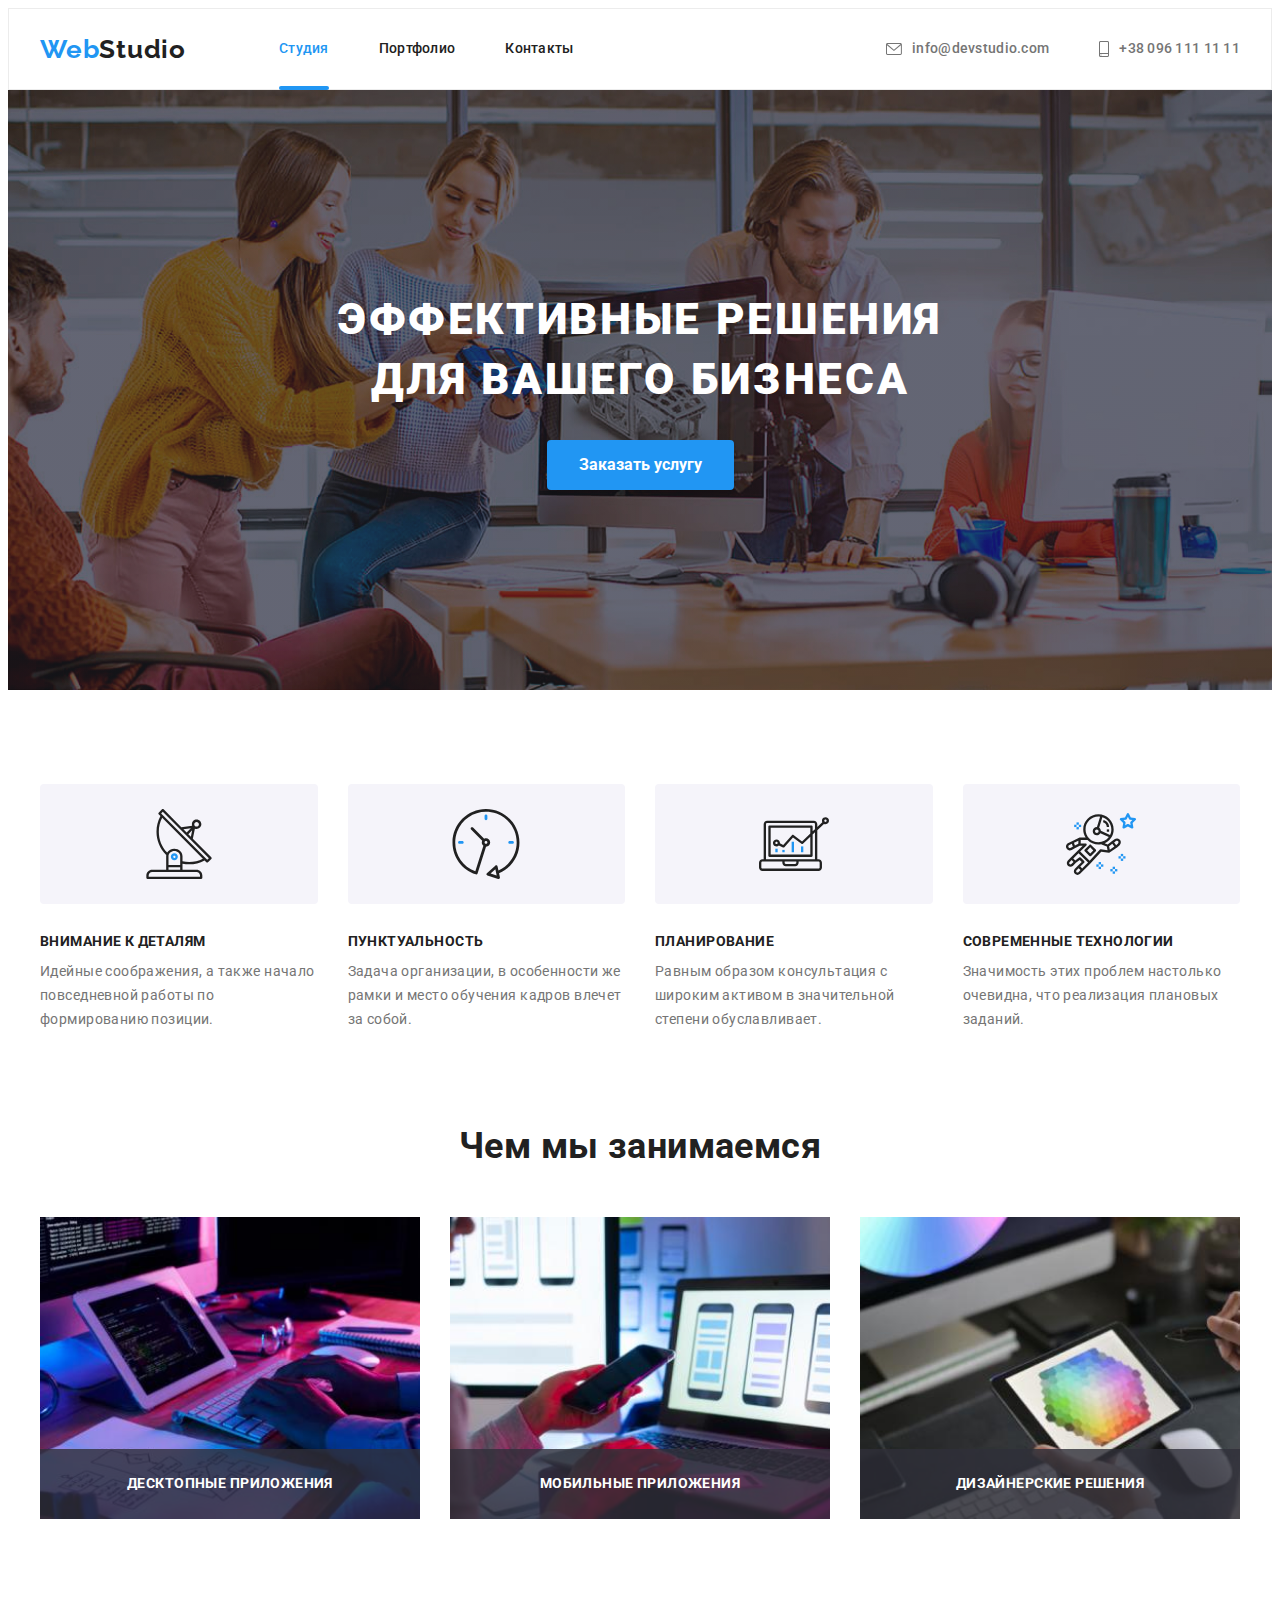
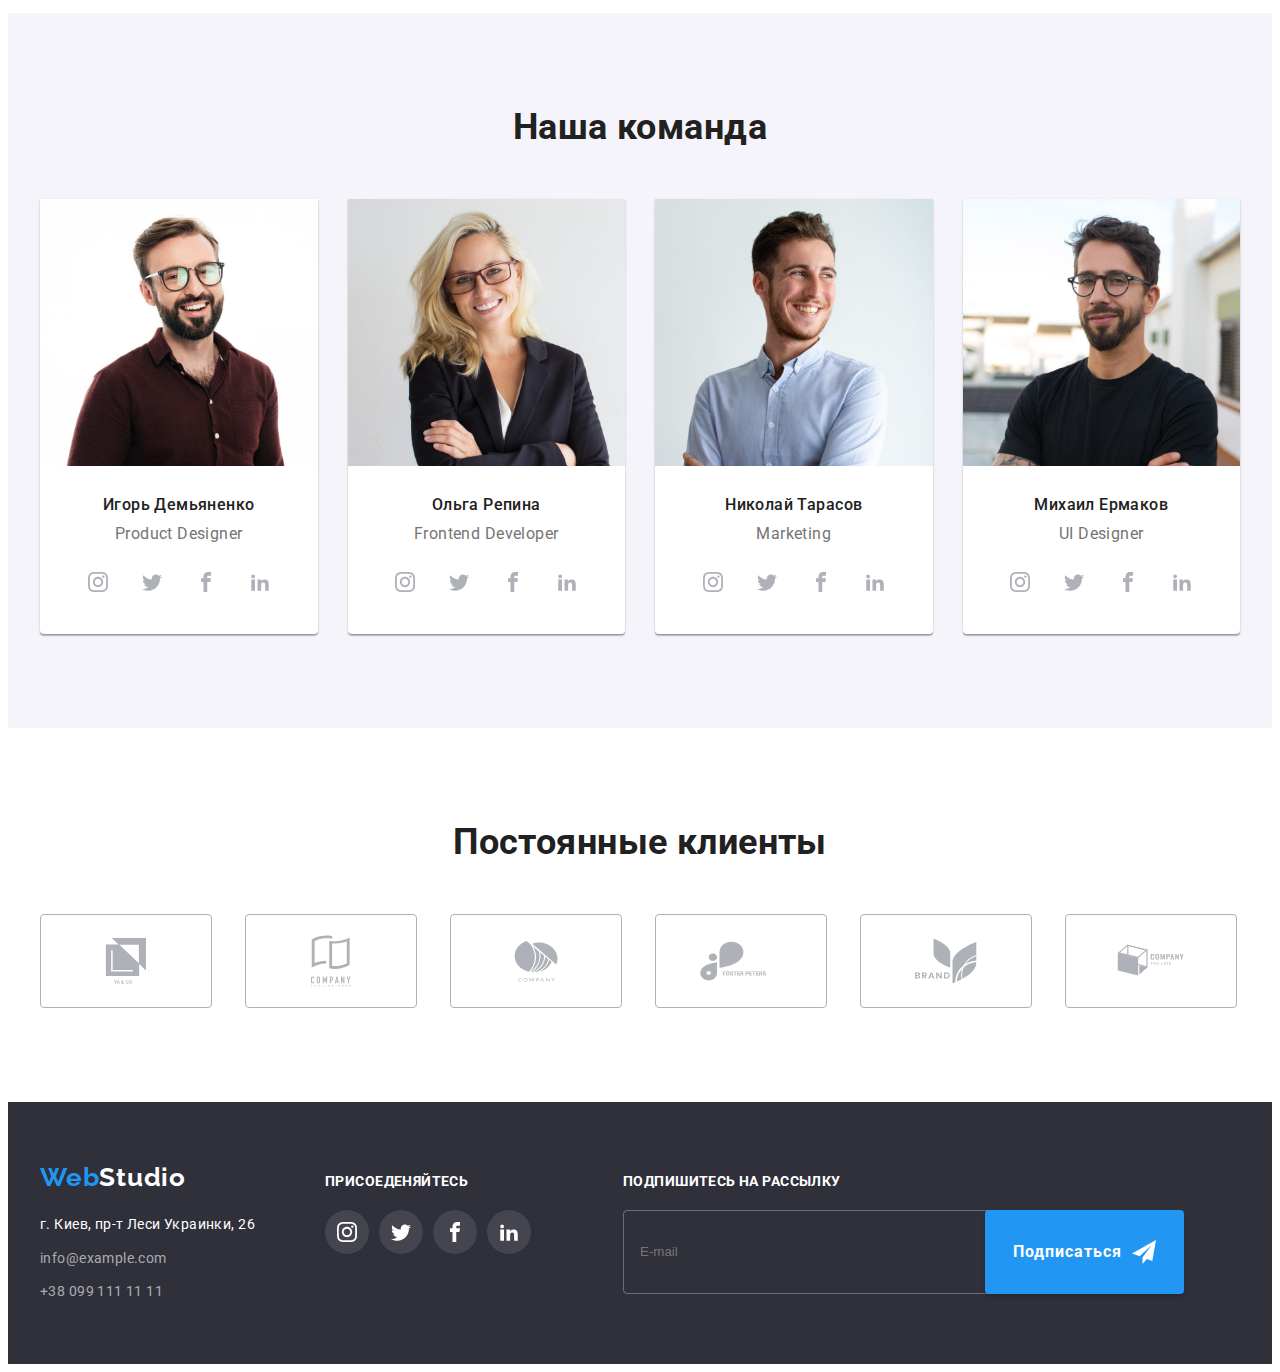
==== index.html @ 8fb7ec58 "home6form" ====
<!DOCTYPE html>
<html lang="ru">
  <head>
    <meta charset="UTF-8" />
    <meta http-equiv="X-UA-Compatible" content="IE=edge" />
    <meta name="viewport" content="width=h, initial-scale=1.0" />
    <title>WebStudio</title>
    <link rel="preconnect" href="https://fonts.googleapis.com" />
    <link rel="preconnect" href="https://fonts.gstatic.com" crossorigin />
    <link
      href="https://fonts.googleapis.com/css2?family=Raleway:wght@700&family=Roboto:wght@400;500;700;900&display=swap"
      rel="stylesheet"
    />
    <link
      rel="stylesheet"
      href="https://cdnjs.cloudflare.com/ajax/libs/modern-normalize/1.1.0/modern-normalize.min.css"
      integrity="sha512-wpPYUAdjBVSE4KJnH1VR1HeZfpl1ub8YT/NKx4PuQ5NmX2tKuGu6U/JRp5y+Y8XG2tV+wKQpNHVUX03MfMFn9Q=="
      crossorigin="anonymous"
      referrerpolicy="no-referrer"
    />
    <link rel="stylesheet" href="./css/styles.css" />
  </head>
  <body>
    <header class="header">
      <div class="header-container container">
        <nav class="navigation">
          <a class="logo link" href="">Web<span class="logo-header">Studio</span></a>
          <ul class="list nav-link">
            <li class="item"><a class="header-link link active" href="./index.html">Студия</a></li>
            <li class="item"><a class="header-link link" href="./portfolio.html">Портфолио</a></li>
            <li class="item"><a class="header-link link" href="">Контакты</a></li>
          </ul>
        </nav>
        <ul class="header-contact list">
          <li class="item">
            <a class="header-link link" href="mailto:info@devstudio.com">
              <svg class="header-icon" width="16" height="12">
                <use href="./images/sprite.svg#icon-mail"></use>
              </svg>
              info@devstudio.com
            </a>
          </li>
          <li class="item">
            <a class="header-link link" href="tel:+380961111111">
              <svg class="header-icon" width="10" height="16">
                <use href="./images/sprite.svg#icon-smartphone"></use>
              </svg>
              +38 096 111 11 11
            </a>
          </li>
        </ul>
      </div>
    </header>
    <main>
      <section class="hero">
        <div class="container">
          <h1 class="hero-title">Эффективные решения для вашего бизнеса</h1>
          <button class="hero-button" type="button" data-modal-open>Заказать услугу</button>
        </div>
      </section>
      <section class="features section">
        <div class="container">
          <h2 class="visually-hidden">Особенности</h2>
          <ul class="card-set list">
            <li class="datails-list card-set-list">
              <div class="datails-pic">
                <svg width="70" height="70">
                  <use href="./images/sprite.svg#icon-antenna"></use>
                </svg>
              </div>
              <h3 class="datails-list-tittle">Внимание к деталям</h3>
              <p>
                Идейные соображения, а также начало повседневной работы по формированию позиции.
              </p>
            </li>
            <li class="datails-list card-set-list">
              <div class="datails-pic">
                <svg width="70" height="70">
                  <use href="./images/sprite.svg#icon-clock"></use>
                </svg>
              </div>
              <h3 class="datails-list-tittle">Пунктуальность</h3>
              <p>
                Задача организации, в особенности же рамки и место обучения кадров влечет за собой.
              </p>
            </li>
            <li class="datails-list card-set-list">
              <div class="datails-pic">
                <svg width="70" height="70">
                  <use href="./images/sprite.svg#icon-diagram"></use>
                </svg>
              </div>
              <h3 class="datails-list-tittle">Планирование</h3>
              <p>
                Равным образом консультация с широким активом в значительной степени обуславливает.
              </p>
            </li>
            <li class="datails-list card-set-list">
              <div class="datails-pic">
                <svg width="70" height="70">
                  <use href="./images/sprite.svg#icon-astronaut"></use>
                </svg>
              </div>
              <h3 class="datails-list-tittle">Современные технологии</h3>
              <p>Значимость этих проблем настолько очевидна, что реализация плановых заданий.</p>
            </li>
          </ul>
        </div>
      </section>
      <section class="work section">
        <div class="container">
          <h2 class="section-title">Чем мы занимаемся</h2>
          <ul class="card-set list">
            <li class="card-set-list work-list">
              <img src="images/img1.jpg" alt="набор кода" width="370" height="294" />
              <p class="work-description">Десктопные приложения</p>
            </li>
            <li class="card-set-list work-list">
              <img src="images/img2.jpg" alt="набор кода" width="370" height="294" />
              <p class="work-description">Мобильные приложения</p>
            </li>
            <li class="card-set-list work-list">
              <img src="images/img3.jpg" alt="набор кода" width="370" height="294" />
              <p class="work-description">Дизайнерские решения</p>
            </li>
          </ul>
        </div>
      </section>
      <section class="section team">
        <div class="container">
          <h2 class="section-title">Наша команда</h2>
          <ul class="card-set list">
            <li class="card-set-list team-list">
              <img src="images/img4.jpg" alt="Игорь Демьяненко" width="270" height="260" />
              <div class="team-wrapper">
                <h3 class="team-title">Игорь Демьяненко</h3>
                <p class="team-text">Product Designer</p>
                <ul class="social-list list">
                  <li class="social-list-items">
                    <a class="social-link" href="" target="_blank" rel="noreferrer noopener">
                      <svg class="social-icon" width="20" height="20">
                        <use href="./images/sprite.svg#icon-instagram"></use>
                      </svg>
                    </a>
                  </li>
                  <li class="social-list-items">
                    <a class="social-link" href="" target="_blank" rel="noreferrer noopener">
                      <svg class="social-icon" width="20" height="20">
                        <use href="./images/sprite.svg#icon-twitter"></use>
                      </svg>
                    </a>
                  </li>
                  <li class="social-list-items">
                    <a class="social-link" href="" target="_blank" rel="noreferrer noopener">
                      <svg class="social-icon" width="20" height="20">
                        <use href="./images/sprite.svg#icon-facebook"></use>
                      </svg>
                    </a>
                  </li>
                  <li class="social-list-items">
                    <a class="social-link" href="" target="_blank" rel="noreferrer noopener">
                      <svg class="social-icon" width="20" height="20">
                        <use href="./images/sprite.svg#icon-linkedin"></use>
                      </svg>
                    </a>
                  </li>
                </ul>
              </div>
            </li>
            <li class="card-set-list team-list">
              <img src="images/img5.jpg" alt="Ольга Репина" width="270" height="260" />
              <div class="team-wrapper">
                <h3 class="team-title">Ольга Репина</h3>
                <p class="team-text">Frontend Developer</p>
                <ul class="social-list list">
                  <li class="social-list-items">
                    <a class="social-link" href="" target="_blank" rel="noreferrer noopener">
                      <svg class="social-icon" width="20" height="20">
                        <use href="./images/sprite.svg#icon-instagram"></use>
                      </svg>
                    </a>
                  </li>
                  <li class="social-list-items">
                    <a class="social-link" href="" target="_blank" rel="noreferrer noopener">
                      <svg class="social-icon" width="20" height="20">
                        <use href="./images/sprite.svg#icon-twitter"></use>
                      </svg>
                    </a>
                  </li>
                  <li class="social-list-items">
                    <a class="social-link" href="" target="_blank" rel="noreferrer noopener">
                      <svg class="social-icon" width="20" height="20">
                        <use href="./images/sprite.svg#icon-facebook"></use>
                      </svg>
                    </a>
                  </li>
                  <li class="social-list-items">
                    <a class="social-link" href="" target="_blank" rel="noreferrer noopener">
                      <svg class="social-icon" width="20" height="20">
                        <use href="./images/sprite.svg#icon-linkedin"></use>
                      </svg>
                    </a>
                  </li>
                </ul>
              </div>
            </li>
            <li class="card-set-list team-list">
              <img src="images/img6.jpg" alt="Николай Тарасов" width="270" height="260" />
              <div class="team-wrapper">
                <h3 class="team-title">Николай Тарасов</h3>
                <p class="team-text">Marketing</p>
                <ul class="social-list list">
                  <li class="social-list-items">
                    <a class="social-link" href="" target="_blank" rel="noreferrer noopener">
                      <svg class="social-icon" width="20" height="20">
                        <use href="./images/sprite.svg#icon-instagram"></use>
                      </svg>
                    </a>
                  </li>
                  <li class="social-list-items">
                    <a class="social-link" href="" target="_blank" rel="noreferrer noopener">
                      <svg class="social-icon" width="20" height="20">
                        <use href="./images/sprite.svg#icon-twitter"></use>
                      </svg>
                    </a>
                  </li>
                  <li class="social-list-items">
                    <a class="social-link" href="" target="_blank" rel="noreferrer noopener">
                      <svg class="social-icon" width="20" height="20">
                        <use href="./images/sprite.svg#icon-facebook"></use>
                      </svg>
                    </a>
                  </li>
                  <li class="social-list-items">
                    <a class="social-link" href="" target="_blank" rel="noreferrer noopener">
                      <svg class="social-icon" width="20" height="20">
                        <use href="./images/sprite.svg#icon-linkedin"></use>
                      </svg>
                    </a>
                  </li>
                </ul>
              </div>
            </li>
            <li class="card-set-list team-list">
              <img src="images/img7.jpg" alt="Михаил Ермаков" width="270" height="260" />
              <div class="team-wrapper">
                <h3 class="team-title">Михаил Ермаков</h3>
                <p class="team-text">UI Designer</p>
                <ul class="social-list list">
                  <li class="social-list-items">
                    <a class="social-link" href="" target="_blank" rel="noreferrer noopener">
                      <svg class="social-icon" width="20" height="20">
                        <use href="./images/sprite.svg#icon-instagram"></use>
                      </svg>
                    </a>
                  </li>
                  <li class="social-list-items">
                    <a class="social-link" href="" target="_blank" rel="noreferrer noopener">
                      <svg class="social-icon" width="20" height="20">
                        <use href="./images/sprite.svg#icon-twitter"></use>
                      </svg>
                    </a>
                  </li>
                  <li class="social-list-items">
                    <a class="social-link" href="" target="_blank" rel="noreferrer noopener">
                      <svg class="social-icon" width="20" height="20">
                        <use href="./images/sprite.svg#icon-facebook"></use>
                      </svg>
                    </a>
                  </li>
                  <li class="social-list-items">
                    <a class="social-link" href="" target="_blank" rel="noreferrer noopener">
                      <svg class="social-icon" width="20" height="20">
                        <use href="./images/sprite.svg#icon-linkedin"></use>
                      </svg>
                    </a>
                  </li>
                </ul>
              </div>
            </li>
          </ul>
        </div>
      </section>
      <section class="section">
        <div class="container">
          <h2 class="section-title">Постоянные клиенты</h2>
          <ul class="list card-set">
            <li class="card-set-list clients-list">
              <a class="clients-link link" href="" target="_blank" rel="noreferrer noopener">
                <svg class="client-icon" width="42" height="46">
                  <use href="./images/sprite.svg#icon-group"></use>
                </svg>
              </a>
            </li>
            <li class="card-set-list clients-list">
              <a class="clients-link link" href="" target="_blank" rel="noreferrer noopener"
                ><svg class="client-icon" width="40" height="52">
                  <use href="./images/sprite.svg#icon-group-1"></use>
                </svg>
              </a>
            </li>
            <li class="card-set-list clients-list">
              <a class="clients-link link" href="" target="_blank" rel="noreferrer noopener"
                ><svg class="client-icon" width="44" height="42">
                  <use href="./images/sprite.svg#icon-group-2"></use>
                </svg>
              </a>
            </li>
            <li class="card-set-list clients-list">
              <a class="clients-link link" href="" target="_blank" rel="noreferrer noopener"
                ><svg class="client-icon" width="84" height="40">
                  <use href="./images/sprite.svg#icon-group-3"></use>
                </svg>
              </a>
            </li>
            <li class="card-set-list clients-list">
              <a class="clients-link link" href="" target="_blank" rel="noreferrer noopener"
                ><svg class="client-icon" width="62" height="46">
                  <use href="./images/sprite.svg#icon-group-4"></use>
                </svg>
              </a>
            </li>
            <li class="card-set-list clients-list">
              <a class="clients-link link" href="" target="_blank" rel="noreferrer noopener"
                ><svg class="client-icon" width="94" height="42">
                  <use href="./images/sprite.svg#icon-group-5"></use>
                </svg>
              </a>
            </li>
          </ul>
        </div>
      </section>
    </main>
    <footer class="footer">
      <div class="container footer-markup">
        <div class="footer-contact">
          <a class="logo link" href="">Web<span class="logo-footer">Studio</span></a>
          <address>
            <ul class="list">
              <li class="address-list">
                <a
                  class="address-link link"
                  href="https://goo.gl/maps/6QJ51yKBGTuw5asM7"
                  target="_blank"
                  rel="noreferrer noopener"
                  >г. Киев, пр-т Леси Украинки, 26</a
                >
              </li>
              <li class="address-list">
                <a class="address-link link" href="mailto:info@example.com">info@example.com</a>
              </li>
              <li class="address-list">
                <a class="address-link link" href="tel:+380991111111">+38 099 111 11 11</a>
              </li>
            </ul>
          </address>
        </div>
        <div class="footer-social-link-wrapper">
          <p class="social-link-title">Присоеденяйтесь</p>
          <ul class="social-list list">
            <li class="social-list-items">
              <a class="social-link" href="" target="_blank" rel="noreferrer noopener">
                <svg class="social-icon" width="20" height="20">
                  <use href="./images/sprite.svg#icon-instagram"></use>
                </svg>
              </a>
            </li>
            <li class="social-list-items">
              <a class="social-link" href="" target="_blank" rel="noreferrer noopener">
                <svg class="social-icon" width="20" height="20">
                  <use href="./images/sprite.svg#icon-twitter"></use>
                </svg>
              </a>
            </li>
            <li class="social-list-items">
              <a class="social-link" href="" target="_blank" rel="noreferrer noopener">
                <svg class="social-icon" width="20" height="20">
                  <use href="./images/sprite.svg#icon-facebook"></use>
                </svg>
              </a>
            </li>
            <li class="social-list-items">
              <a class="social-link" href="" target="_blank" rel="noreferrer noopener">
                <svg class="social-icon" width="20" height="20">
                  <use href="./images/sprite.svg#icon-linkedin"></use>
                </svg>
              </a>
            </li>
          </ul>
        </div>
        <div class="footer-form-wrapper">
          <p class="social-link-title">Подпишитесь на рассылку</p>
          <form class="footer-form">
            <div class="footer-input-wrapper">
              <input type="email" name="user-mail" class="footer-form-input" placeholder="E-mail" />
            </div>
            <button type="submit" class="footer-form-btn">
              Подписаться
              <svg class="footer-input-icon" width="24" height="24">
                <use href="./images/sprite.svg#icon-send"></use>
              </svg>
            </button>
          </form>
        </div>
      </div>
    </footer>
    <div class="backdrop is-hidden" data-modal>
      <div class="modal">
        <button class="modal-btn" type="button" data-modal-close>
          <svg class="modal-close-btn" width="18" height="18">
            <use href="./images/sprite.svg#icon-close"></use>
          </svg>
        </button>
        <form class="contact-form">
          <p class="contact-form-tittle">Оставьте свои данные, мы вам перезвоним</p>
          <label for="" class="contact-form-label"
            >Имя
            <div class="contact-form-input-wrapper">
              <input type="text" name="user-name" class="contact-form-input" />
              <svg class="contact-form-icon" width="20" height="20">
                <use href="./images/sprite.svg#icon-person"></use>
              </svg>
            </div>
          </label>
          <label for="" class="contact-form-label"
            >Телефон
            <div class="contact-form-input-wrapper">
              <input type="tel" name="user-phone" class="contact-form-input" />
              <svg class="contact-form-icon" width="20" height="20">
                <use href="./images/sprite.svg#icon-phone"></use>
              </svg>
            </div>
          </label>
          <label for="" class="contact-form-label"
            >Почта
            <div class="contact-form-input-wrapper">
              <input type="email" name="user-mail" class="contact-form-input" />
              <svg class="contact-form-icon" width="20" height="20">
                <use href="./images/sprite.svg#icon-mail"></use>
              </svg>
            </div>
          </label>
          <label class="contact-form-label"
            >Комментарий
            <textarea
              name="user-message"
              class="contact-form-message"
              placeholder="Введите текст"
            ></textarea>
          </label>
          <label for="checkbox" class="contact-checkbox-label">
            <input
              class="contact-form-checkbox"
              type="checkbox"
              name="private-policy"
              id="checkbox"
            />
            <span class="checkbox-icon"></span>
            Соглашаюсь с рассылкой и принимаю
            <a href="" class="checkbox-link"> Условия договора</a>
          </label>
          <button type="submit" class="modal-submit-btn">Отправить</button>
        </form>
      </div>
    </div>
    <script src="./js/modal.js"></script>
  </body>
</html>
---- css/styles.css ----
:root {
  --primary-color: #ffffff;
  --title-text-color: #212121;
  --description-text-color: #757575;
  --primary-font-family: 'Roboto', sans-serif;
  --accent-color: #2196f3;
  --button-hover-color: #188ce8;
  --section-background-color: #2f303a;
  --secondary-background-color: #f5f4fa;
  --footer-color-link: rgba(255, 255, 255, 0.6);
  --card-list: 3;
  --card-gap: 30px;
  --transition: 250ms cubic-bezier(0.4, 0, 0.2, 1);
}
body {
  font-family: Roboto, sans-serif;
  color: var(--description-text-color);
  font-size: 14px;
  line-height: 1.71;
  letter-spacing: 0.03em;
}
address {
  font-style: inherit;
}
h1,
h2,
h3,
h4,
h5,
h6,
p {
  margin-top: 0;
  margin-bottom: 0;
}
ul,
ol {
  margin-top: 0;
  margin-bottom: 0;
  padding-left: 0;
}
img {
  display: block;
  width: 100%;
  height: auto;
}
.list {
  list-style-type: none;
}
.link {
  text-decoration: none;
  color: inherit;
}
/* components */
.section {
  padding-top: 94px;
  padding-bottom: 94px;
}
.container {
  width: 1200px;
  padding-left: 15px;
  padding-right: 15px;
  margin-left: auto;
  margin-right: auto;
}
.logo {
  font-family: Raleway;
  font-weight: bold;
  font-size: 26px;
  line-height: 1.19;
  color: var(--accent-color);
  letter-spacing: 0.03em;
}
.card-set {
  display: flex;
  flex-wrap: wrap;
  margin-left: calc(var(--card-gap) * -1);
  margin-top: calc(var(--card-gap) * -1);
}
.card-set-list {
  flex-basis: calc(100% / var(--card-list) - var(--card-gap));
  margin-left: var(--card-gap);
  margin-top: var(--card-gap);
}
.social-list {
  display: flex;
  justify-content: center;
}
.social-list-items:not(:last-child) {
  margin-right: 10px;
}

.social-link {
  display: flex;
  align-items: center;
  justify-content: center;
  width: 44px;
  height: 44px;
  border-radius: 50%;
  color: #afb1b8;
  background-color: rgba(255, 255, 255, 0.1);
  transition: background-color var(--transition),
    color var(--transition);
}
.social-link:hover,
.social-link:focus {
  background-color: var(--accent-color);
  color: var(--primary-color);
}
.social-icon {
  fill: currentColor;
}
/* ========Header========  */
.item {
  position: relative;
}
.header {
  border: 1px solid #ececec;
}
.header .logo {
  margin-right: 93px;
  padding-top: 24px;
  padding-bottom: 24px;
}
.header-container {
  display: flex;
  align-items: center;
  justify-content: space-between;
}

.logo-header {
  color: var(--title-text-color);
}
.navigation {
  display: flex;
  align-items: center;
}
.nav-link {
  display: flex;
  color: var(--title-text-color);
}
.nav-link .item:not(:last-child) {
  margin-right: 50px;
}
.nav-contact {
  margin-left: auto;
}
.header-contact {
  display: flex;
  margin-left: auto;
}
.header-contact .item:not(:last-child) {
  margin-right: 50px;
}
.header-link {
  display: inline-flex;
  align-items: center;
  padding-top: 32px;
  padding-bottom: 32px;
  font-weight: 500;
  font-size: 14px;
  line-height: 1.14;
  letter-spacing: 0.02em;
  transition: color var(--transition);
}

.header-link:hover,
.header-link:focus,
.active {
  color: var(--accent-color);
}
.active::after {
  content: '';
  width: 100%;
  height: 4px;
  background-color: var(--accent-color);
  position: absolute;
  bottom: -1px;
  left: 0;
  border-radius: 2px;
}
.header-icon {
  fill: currentColor;
  margin-right: 10px;
}
/* ========Hero========  */
.hero {
  background-image: linear-gradient(rgba(47, 48, 58, 0.4), rgba(47, 48, 58, 0.4)),
    url(../images/bhero.jpg);
  background-color: #c4c4c4;
  background-size: 1600px 600px;
  background-position: center;
  background-repeat: no-repeat;
  padding-top: 200px;
  padding-bottom: 200px;
  text-align: center;
}

.hero-title {
  max-width: 700px;
  margin-right: auto;
  margin-left: auto;
  margin-bottom: 30px;
  color: var(--primary-color);
  font-weight: 900;
  font-size: 44px;
  line-height: 1.36;
  letter-spacing: 0.06em;
  text-transform: uppercase;
}
.hero-button {
  padding: 10px 32px;
  border: none;
  border-radius: 4px;
  box-shadow: 0px 4px 4px rgba(0, 0, 0, 0.15);
  color: var(--primary-color);
  background-color: var(--accent-color);
  font-family: var(--primary-font-family);
  font-weight: bold;
  font-size: 16px;
  line-height: 1.88;
  cursor: pointer;
  transition: background-color var(--transition);
}
.hero-button:hover,
.hero-button:focus {
  background-color: var(--button-hover-color);
}
/* ========Features======== */
.visually-hidden {
  position: absolute;
  width: 1px;
  height: 1px;
  margin: -1px;
  padding: 0;
  overflow: hidden;
  border: 0;
  clip: rect(0 0 0 0);
}
.features {
  padding-bottom: 47px;
}

.datails-list {
  --card-list: 4;
}
.datails-list-tittle {
  font-size: inherit;
  color: var(--title-text-color);
  line-height: 1.14;
  text-transform: uppercase;
  margin-bottom: 10px;
}
.datails-pic {
  background-color: #f5f4fa;
  height: 120px;
  display: flex;
  border-radius: 4px;
  justify-content: center;
  align-items: center;
  margin-bottom: 30px;
}
/* ========Work example======== */
.work {
  padding-top: 47px;
}
.section-title {
  color: var(--title-text-color);
  font-size: 36px;
  line-height: 1.16;
  text-align: center;
  margin-bottom: 50px;
}
.work-list {
  position: relative;
}

.work-description {
    color: var(--primary-color);
    line-height: 1.14;
    text-transform: uppercase;
    font-weight: 700;
    padding-top: 27px;
    padding-bottom: 27px;
  position: absolute;
  text-align: center;
  width: 100%;
  bottom: 0;
  background-color: rgba(47, 48, 58, 0.8);
}

/* ========Team section======== */
.team {
  background-color: var(--secondary-background-color);
}
.team-list {
  --card-list: 4;
  background-color: var(--primary-color);
  box-shadow: 0px 1px 3px rgba(0, 0, 0, 0.12), 0px 1px 1px rgba(0, 0, 0, 0.14),
    0px 2px 1px rgba(0, 0, 0, 0.2);
  border-radius: 0px 0px 4px 4px;
}
.team-title,
.team-text {
  font-size: 16px;
  line-height: 1.18;
  text-align: center;
  margin-bottom: 16px;
}
.team-title {
  margin-bottom: 10px;
  font-weight: 500;
  color: var(--title-text-color);
}
.team-wrapper {
  padding: 30px;
}
/* ========Client section======== */
.clients-link {
  display: flex;
  align-items: center;
  justify-content: center;
  color: #afb1b8;
  border: 1px solid currentColor;
  border-radius: 4px;
  width: 170px;
  height: 92px;
  transition: color var(--transition);
}
.clients-list {
  --card-list: 6;
}
.client-icon {
  fill: currentColor;

}
.clients-link:hover,
.clients-link:focus {
  color: var(--accent-color);
}
/* .clients-link:hover .client-icon,
.clients-link:focus .client-icon {
  fill: var(--accent-color);
} */
/* ========Footer======== */
.footer {
  background: var(--section-background-color);
  padding-top: 60px;
  padding-bottom: 60px;
}
.footer .logo {
  display: block;
  margin-bottom: 20px;
}
.logo-footer {
  color: var(--primary-color);
}
.address-list:not(:last-child) {
  margin-bottom: 10px;
}
.address-link {
  color: var(--footer-color-link);
  transition: color var(--transition);
}
.address-link[target='_blank'] {
  color: var(--primary-color);
}
.address-link:hover,
.address-link:focus,
.header-link:hover,
.header-link:focus {
  color: var(--accent-color);
}
.footer .social-link {
  color: var(--primary-color);
}
.footer-markup {
  display: flex;
  align-items: baseline;
}
.footer-contact {
  margin-right: 70px;
}
.social-link-title {
  color: var(--primary-color);
  line-height: 1.14;
  margin-bottom: 20px;
  text-transform: uppercase;
  font-weight: 700;
}
.footer-social-link-wrapper {
  margin-right: 92px;
}
.footer-form-wrapper {
  display: flex;
  flex-direction: column;
}
.footer-form-input {
  color: var(--primary-color);
  border: 1px solid rgba(255, 255, 255, 0.3);
  border-radius: 4px;
  padding: 16px;
  background: transparent;
height: 50px;
width: 100%;
}
.footer-form-input:hover,
.footer-form-input:focus {
outline: none;
}

.footer-form{
  display: inline-flex;
}
.footer-input-wrapper {
width: 350px;
margin-right: 12px;
}
.footer-form-btn{
  display: flex;
  justify-content: center;
  align-items: center;
    color: var(--primary-color);
    border: none;
    padding: 10px 28px;
    margin-left: auto;
    margin-right: auto;
    background: var(--accent-color);
box-shadow: 0px 4px 4px rgba(0, 0, 0, 0.15);
border-radius: 4px;
    border-radius: 4px;
    font-family: var(--primary-font-family);
    font-weight: 700;
    font-size: 16px;
    line-height: 1.87;
    letter-spacing: 0.06em;
    cursor: pointer;
    transition: var(--transition);
}
.footer-form-btn:focus,
.footer-form-btn:hover{
background-color: var(--button-hover-color);
}
.footer-input-icon {
  margin-left: 10px;
  fill: var(--primary-color);
}
/* ========Portfolio button======== */
.portfolio-filter {
  display: flex;
  justify-content: center;
  margin-bottom: 50px;
}
.portfolio-button {
  padding: 6px 22px;
  border: none;
  background-color: var(--secondary-background-color);
  font-family: var(--primary-font-family);
  font-weight: 500;
  font-size: 16px;
  line-height: 1.62;
  text-align: center;
  letter-spacing: 0.03em;
  cursor: pointer;
  border-radius: 4px;
  transition: background-color var(--transition),
    color var(--transition), box-shadow var(--transition);
}
.portfolio-filter-link:not(:last-child) {
  margin-right: 8px;
}
.portfolio-link {
  display: flex;
  flex-direction: column;
  transition: box-shadow var(--transition);
}
.portfolio-link:hover,
.portfolio-link:focus {
  box-shadow: 0px 1px 1px rgba(0, 0, 0, 0.12), 0px 4px 4px rgba(0, 0, 0, 0.06),
    1px 4px 6px rgba(0, 0, 0, 0.16);
}
.portfolio-button:hover,
.portfolio-button:focus,
.active-button {
  box-shadow: 0px 3px 1px rgba(0, 0, 0, 0.1), 0px 1px 2px rgba(0, 0, 0, 0.08),
    0px 2px 2px rgba(0, 0, 0, 0.12);
  color: var(--primary-color);
  background-color: var(--accent-color);
}
.portfolio-wrapper {
  padding: 20px 24px;
  border: 1px solid #eeeeee;
  border-top: none;
}
.portfolio-title {
  color: var(--title-text-color);
  font-size: 18px;
  line-height: 2;
  letter-spacing: 0.06em;
  margin-bottom: 4px;
}
.portfolio-text {
  font-size: 16px;
}
.portfolio-list-img-wrapper {
  position: relative;
  overflow: hidden;
}
.overlay {
  font-weight: 400;
  font-size: 18px;
  line-height: 1.55;
  text-align: start;
  position: absolute;
  top: 0;
  left: 0;
  width: 100%;
  height: 100%;
  color: var(--primary-color);
  background-color: var(--accent-color);
  padding: 63px 24px;
  overflow: auto;
  transform: translateY(100%);
  transition: transform var(--transition);
}
.portfolio-link:hover .overlay,
.portfolio-link:focus .overlay {
  transform: translateY(0%);
}

/* ================Modal============= */
 .backdrop {
   position: fixed;
   top: 0;
   left: 0;
   width: 100%;   
   height: 100%;
  background: rgba(0, 0, 0, 0.2);
 transition: opacity var(--transition), visibility var(--transition) 
 }
 .modal{
   width: 528px;
   height: 580px;
   background-color: var(--primary-color);
   position: absolute;
   top: 50%;
   left: 50%;
   transform: translate(-50%, -50%);
   transition: transform var(--transition);
 }
.backdrop.is-hidden .modal {
  transform: translate(-50%,-50%) scale(0) rotate(90deg);
}
 .modal-btn {
      width: 30px;
      height: 30px;
   position: absolute;
   top: 8px;
   right: 8px;
  border: 1px solid rgba(0, 0, 0, 0.1);
  cursor: pointer;
  border-radius: 50%;
  background-color: var(--primary-color);
  padding: 0;
    display: flex;
    justify-content: center;
    align-items: center;
 }
.modal-close-btn{
  fill: currentColor;
}
.modal-btn:hover , 
.modal-btn:focus {
 color: var(--accent-color);
}
 .is-hidden {
   opacity: 0;
   visibility: hidden;
   pointer-events: none;
 }
 /* ================Contact-form============= */
 .contact-form{
   display: flex;
   flex-direction: column;
   padding-left: 40px;
   padding-right: 40px;
 }
 .contact-form-tittle{
  font-weight: 700;
  font-size: 20px;
  line-height: 1.15;
  text-align: center;
  letter-spacing: 0.03em;
  color: var(--title-text-color);
  padding-top: 40px;
  margin-bottom: 12px;
 }
.contact-form-input{
  width: 100%;
  height: 40px;
  border: 1px solid rgba(33, 33, 33, 0.2);
  border-radius: 4px;
  margin-top: 4px;
  padding-left: 42px;
  transition: border-color var(--transition);

}
.contact-form-label{
  display: block;
  font-style: normal;
  font-weight: 400;
  font-size: 12px;
  line-height: 1.16;
  letter-spacing: 0.01em;
  margin-bottom: 10px;
}
.contact-form-label:nth-child(5) {
  margin-bottom: 20px;
}

.contact-form-input-wrapper {
  position: relative;
}
.contact-form-icon{
  position: absolute;
  left: 12px;
  top: 50%;
  transform:translateY(-50%);
 transition: fill var(--transition);
}

.contact-form-input:focus, .contact-form-message:focus {
  outline: none;
  border-color: var(--accent-color);
}
.contact-form-input:focus ~ .contact-form-icon {
  fill: var(--accent-color);
}
.contact-form-message {
  width: 100%;
  height: 120px;
  border: 1px solid rgba(33, 33, 33, 0.2);
  border-radius: 4px;
  margin-top: 4px;
  padding: 12px 16px;
  resize: none;
  transition: border-color var(--transition);
}
.contact-form-checkbox {
  position: absolute;
  width: 1px;
  height: 1px;
  margin: -1px;
  padding: 0;
  overflow: hidden;
  border: 0;
  clip: rect(0 0 0 0);
}
.checkbox-icon {
  width: 16px;
  height: 16px;
    border: 2px solid var(--title-text-color);
  border-radius: 2px;
  margin-right: 8px;
}
.contact-checkbox-label {
      display: flex;
      align-items: center;
      margin-bottom: 30px;
}
.contact-form-checkbox:checked + .checkbox-icon {
  color: var(--accent-color);
  border-color: currentColor;
  background-color: currentColor;
  background-image: url('../images/icon-check.svg');
  background-size: contain;
  background-origin: border-box;
}
.checkbox-link{
  color: var(--accent-color);
  margin-left: 4px;
}
.modal-submit-btn {
  color: var(--primary-color);
border: none;
padding: 10px 56px;
  margin-left: auto;
  margin-right: auto;
  background: var(--accent-color);
  box-shadow: 0px 4px 4px rgba(0, 0, 0, 0.15);
  border-radius: 4px;
  font-family: var(--primary-font-family);
  font-weight: 700;
  font-size: 16px;
  line-height: 1.87;
  text-align: center;
  letter-spacing: 0.06em;
  cursor: pointer;
  transition: var(--transition);
}
.modal-submit-btn:hover,.modal-submit-btn:focus{
  background: var(--button-hover-color);
}
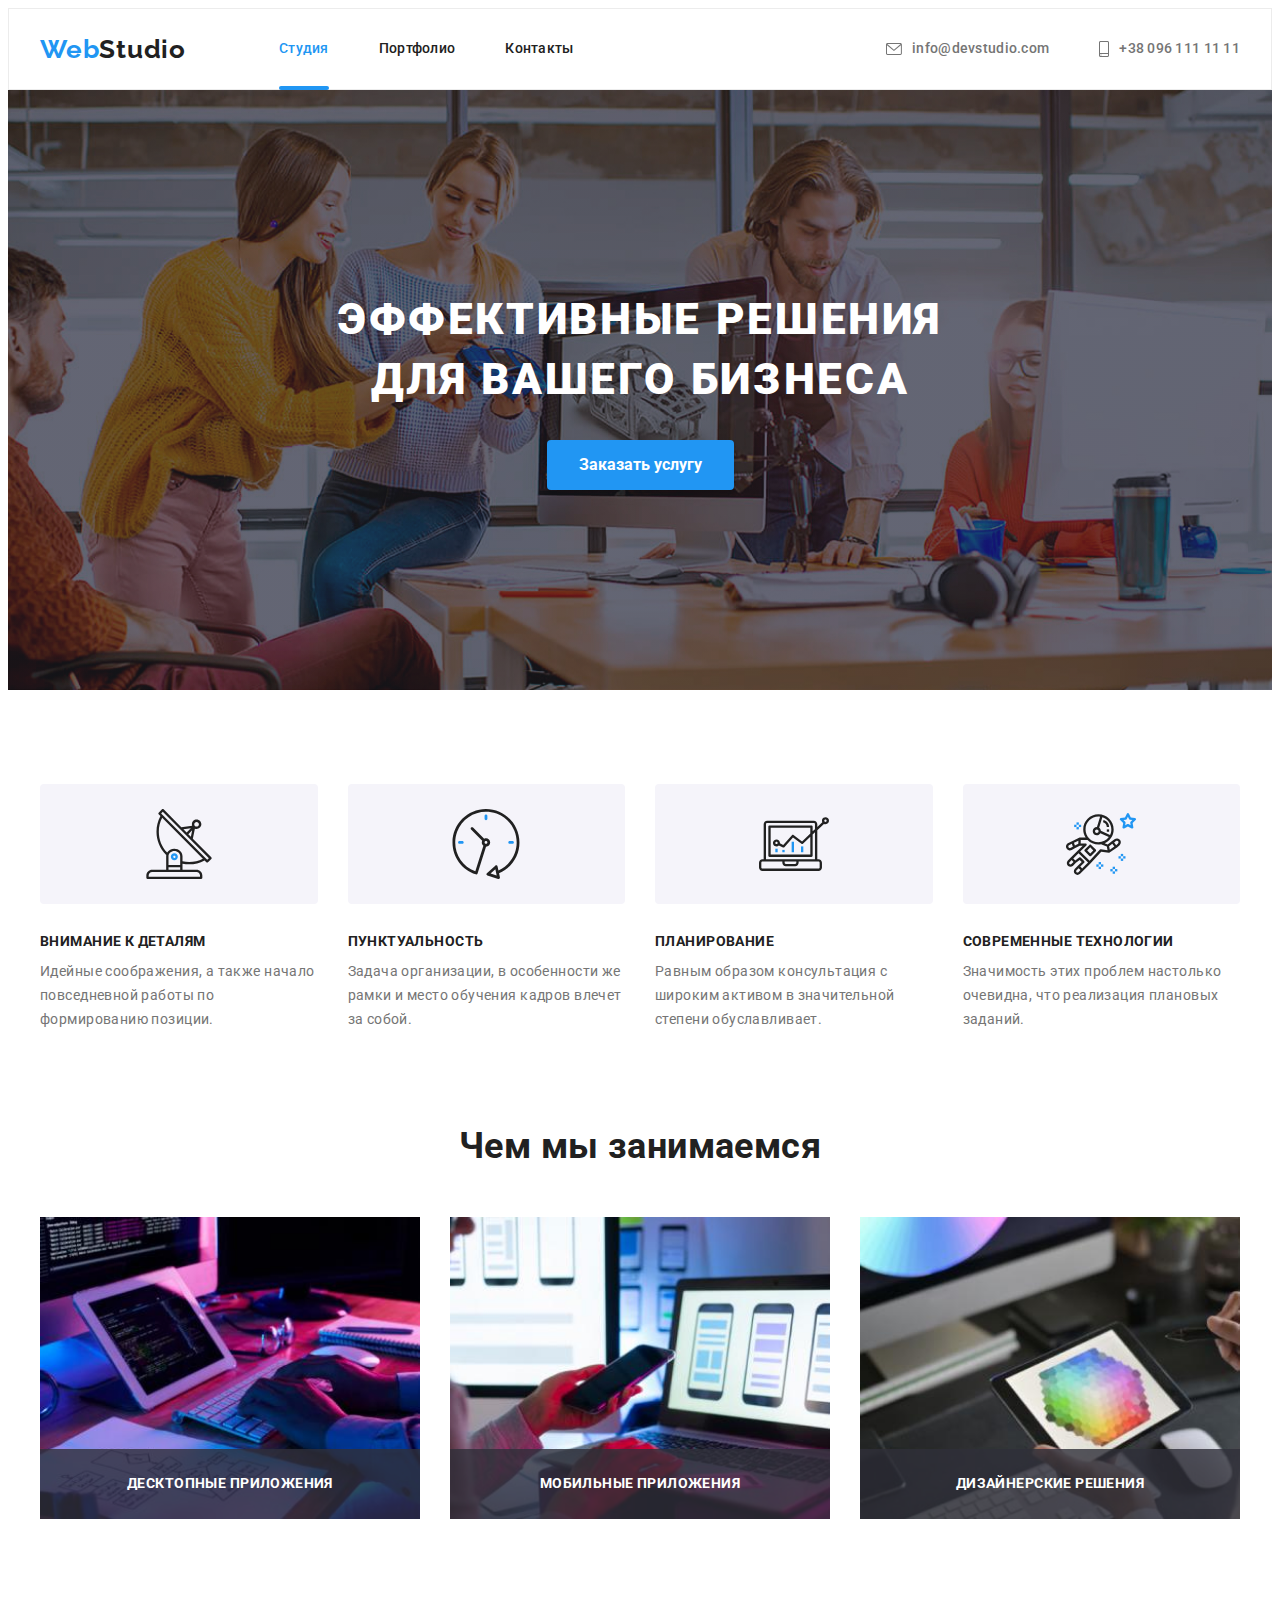
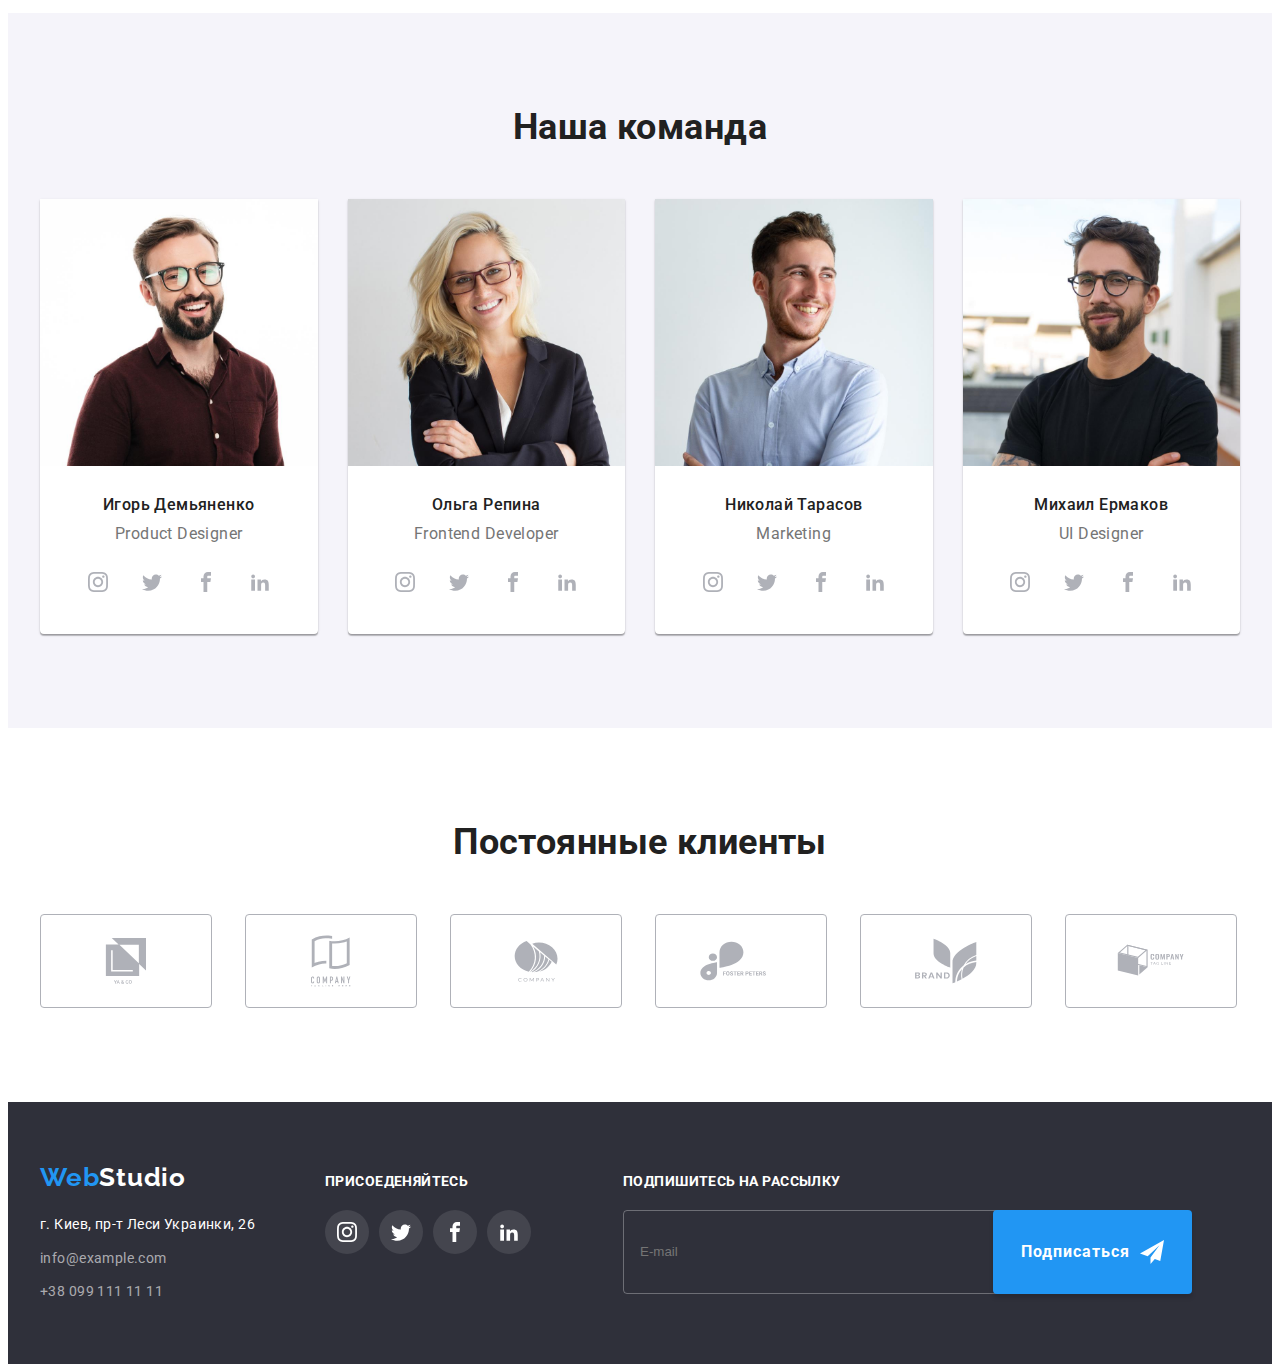
==== commit 875902e0: "home6contactform" ====
--- a/index.html
+++ b/index.html
@@ -413,32 +413,32 @@
         </button>
         <form class="contact-form">
           <p class="contact-form-tittle">Оставьте свои данные, мы вам перезвоним</p>
-          <label for="" class="contact-form-label"
+          <label class="contact-form-label"
             >Имя
-            <div class="contact-form-input-wrapper">
+            <span class="contact-form-input-wrapper">
               <input type="text" name="user-name" class="contact-form-input" />
               <svg class="contact-form-icon" width="20" height="20">
                 <use href="./images/sprite.svg#icon-person"></use>
               </svg>
-            </div>
+            </span>
           </label>
-          <label for="" class="contact-form-label"
+          <label class="contact-form-label"
             >Телефон
-            <div class="contact-form-input-wrapper">
+            <span class="contact-form-input-wrapper">
               <input type="tel" name="user-phone" class="contact-form-input" />
               <svg class="contact-form-icon" width="20" height="20">
                 <use href="./images/sprite.svg#icon-phone"></use>
               </svg>
-            </div>
+            </span>
           </label>
-          <label for="" class="contact-form-label"
+          <label class="contact-form-label"
             >Почта
-            <div class="contact-form-input-wrapper">
+            <span class="contact-form-input-wrapper">
               <input type="email" name="user-mail" class="contact-form-input" />
               <svg class="contact-form-icon" width="20" height="20">
                 <use href="./images/sprite.svg#icon-mail"></use>
               </svg>
-            </div>
+            </span>
           </label>
           <label class="contact-form-label"
             >Комментарий
--- a/css/styles.css
+++ b/css/styles.css
@@ -409,10 +409,11 @@
 }
 
 .footer-form{
-  display: inline-flex;
+  display: flex;
+  
 }
 .footer-input-wrapper {
-width: 350px;
+width: 358px;
 margin-right: 12px;
 }
 .footer-form-btn{
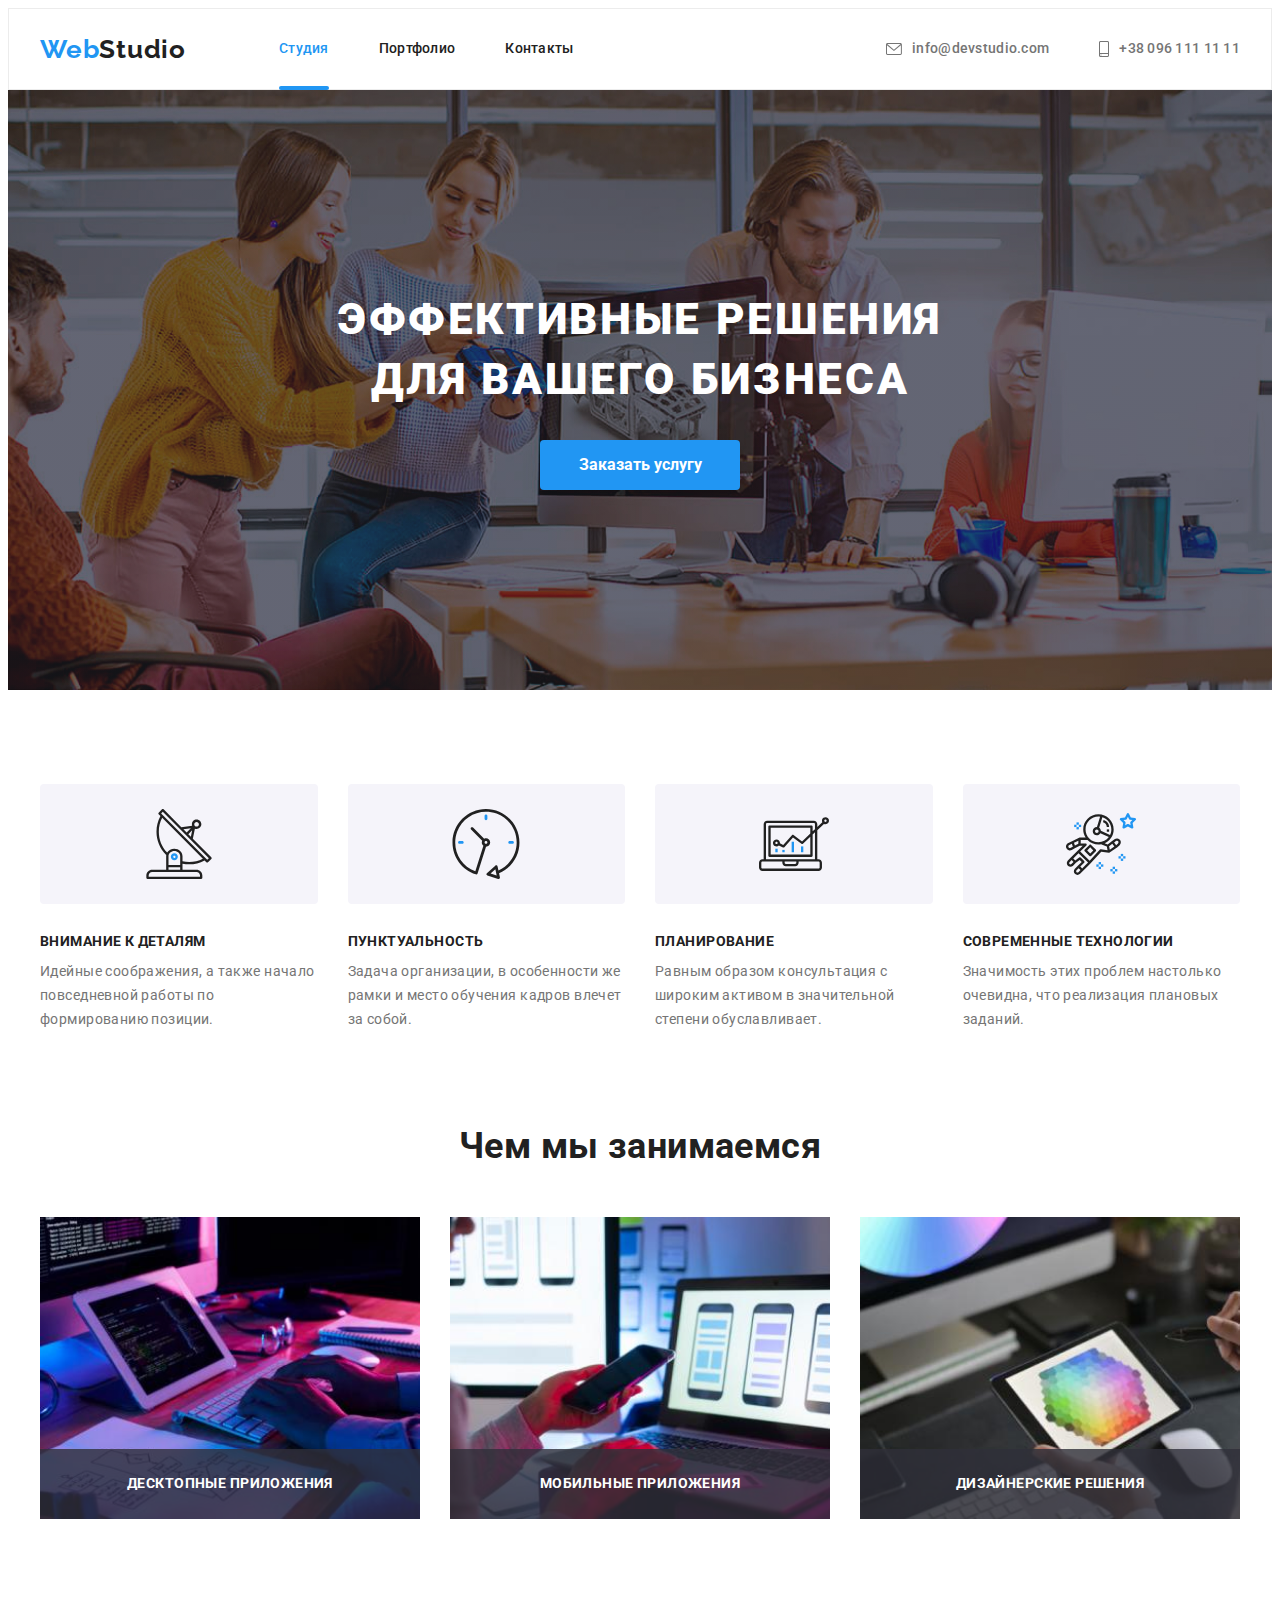
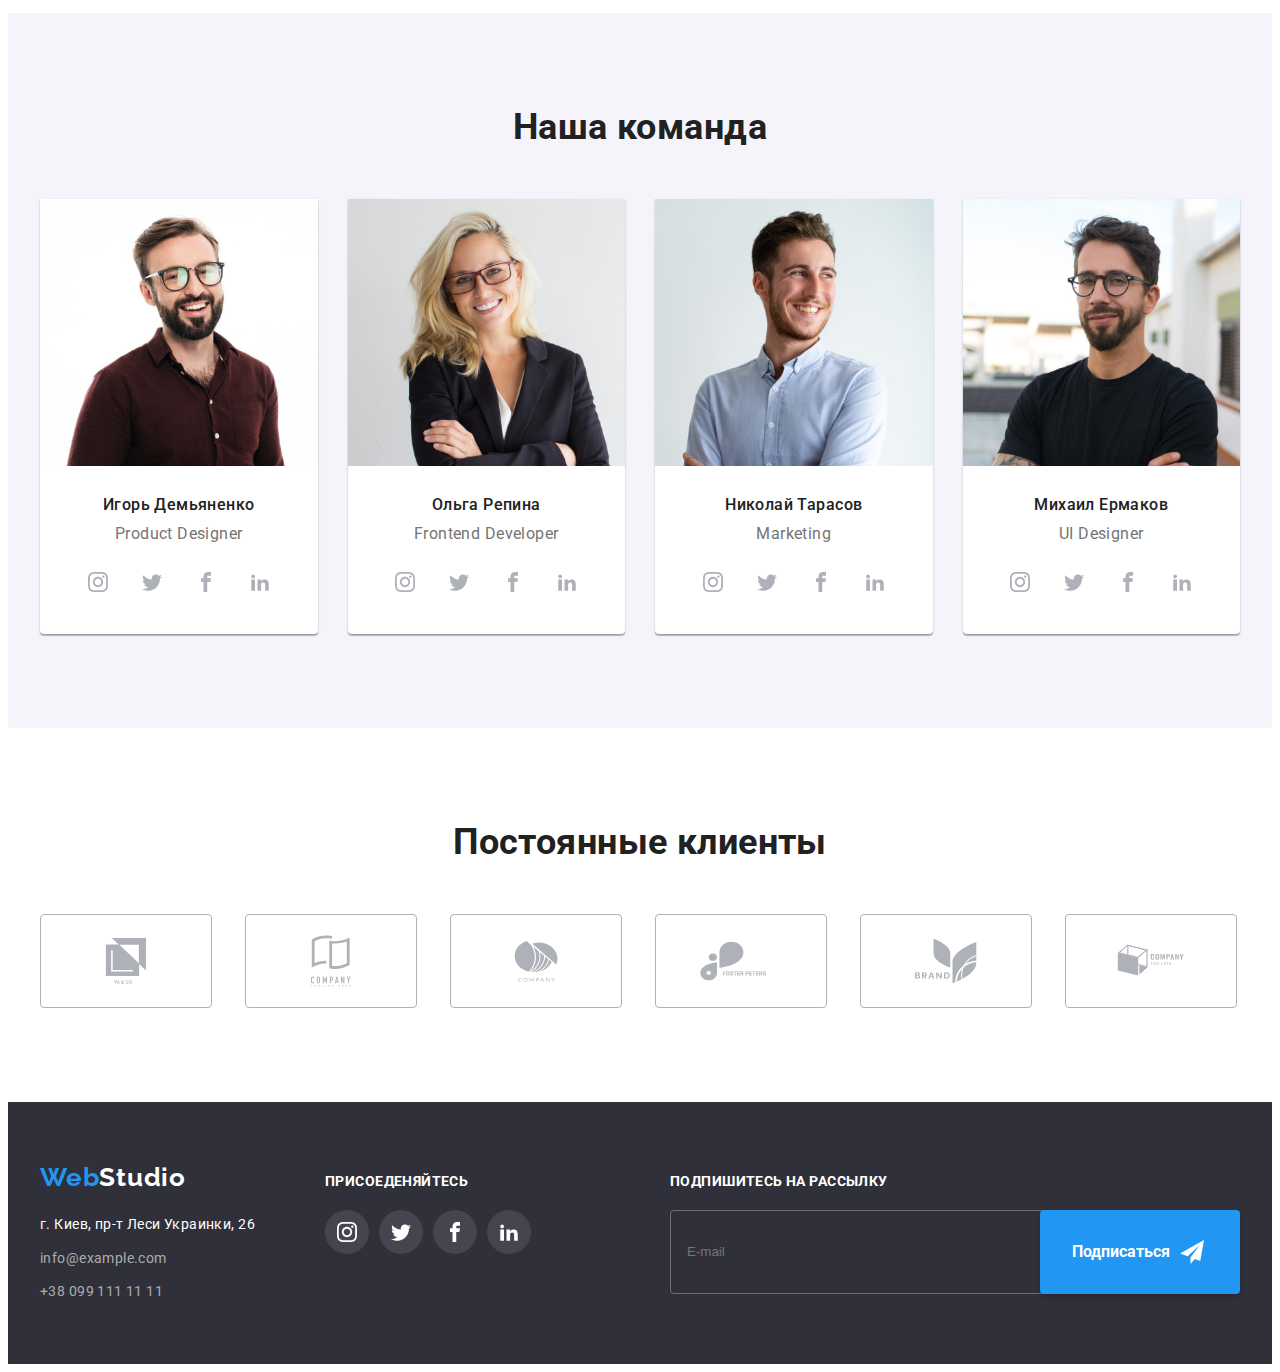
==== commit d4509e9d: "home6" ====
--- a/index.html
+++ b/index.html
@@ -55,7 +55,7 @@
       <section class="hero">
         <div class="container">
           <h1 class="hero-title">Эффективные решения для вашего бизнеса</h1>
-          <button class="hero-button" type="button" data-modal-open>Заказать услугу</button>
+          <button class="page-button" type="button" data-modal-open>Заказать услугу</button>
         </div>
       </section>
       <section class="features section">
@@ -394,7 +394,7 @@
             <div class="footer-input-wrapper">
               <input type="email" name="user-mail" class="footer-form-input" placeholder="E-mail" />
             </div>
-            <button type="submit" class="footer-form-btn">
+            <button type="submit" class="page-button">
               Подписаться
               <svg class="footer-input-icon" width="24" height="24">
                 <use href="./images/sprite.svg#icon-send"></use>
@@ -411,43 +411,45 @@
             <use href="./images/sprite.svg#icon-close"></use>
           </svg>
         </button>
+        <p class="contact-form-tittle">Оставьте свои данные, мы вам перезвоним</p>
         <form class="contact-form">
-          <p class="contact-form-tittle">Оставьте свои данные, мы вам перезвоним</p>
-          <label class="contact-form-label"
-            >Имя
-            <span class="contact-form-input-wrapper">
-              <input type="text" name="user-name" class="contact-form-input" />
-              <svg class="contact-form-icon" width="20" height="20">
-                <use href="./images/sprite.svg#icon-person"></use>
-              </svg>
-            </span>
-          </label>
-          <label class="contact-form-label"
-            >Телефон
-            <span class="contact-form-input-wrapper">
-              <input type="tel" name="user-phone" class="contact-form-input" />
-              <svg class="contact-form-icon" width="20" height="20">
-                <use href="./images/sprite.svg#icon-phone"></use>
-              </svg>
-            </span>
-          </label>
-          <label class="contact-form-label"
-            >Почта
-            <span class="contact-form-input-wrapper">
-              <input type="email" name="user-mail" class="contact-form-input" />
-              <svg class="contact-form-icon" width="20" height="20">
-                <use href="./images/sprite.svg#icon-mail"></use>
-              </svg>
-            </span>
-          </label>
-          <label class="contact-form-label"
-            >Комментарий
-            <textarea
-              name="user-message"
-              class="contact-form-message"
-              placeholder="Введите текст"
-            ></textarea>
-          </label>
+          <div class="contact-label-wrapper">
+            <label class="contact-form-label"
+              ><span class="user-data">Имя</span>
+              <span class="contact-form-input-wrapper">
+                <input type="text" name="user-name" class="contact-form-input" />
+                <svg class="contact-form-icon" width="20" height="20">
+                  <use href="./images/sprite.svg#icon-person"></use>
+                </svg>
+              </span>
+            </label>
+            <label class="contact-form-label"
+              ><span class="user-data">Имя</span>
+              <span class="contact-form-input-wrapper">
+                <input type="tel" name="user-phone" class="contact-form-input" />
+                <svg class="contact-form-icon" width="20" height="20">
+                  <use href="./images/sprite.svg#icon-phone"></use>
+                </svg>
+              </span>
+            </label>
+            <label class="contact-form-label"
+              ><span class="user-data">Имя</span>
+              <span class="contact-form-input-wrapper">
+                <input type="email" name="user-mail" class="contact-form-input" />
+                <svg class="contact-form-icon" width="20" height="20">
+                  <use href="./images/sprite.svg#icon-mail"></use>
+                </svg>
+              </span>
+            </label>
+            <label class="contact-form-label"
+              ><span class="user-data">Имя</span>
+              <textarea
+                name="user-message"
+                class="contact-form-message"
+                placeholder="Введите текст"
+              ></textarea>
+            </label>
+          </div>
           <label for="checkbox" class="contact-checkbox-label">
             <input
               class="contact-form-checkbox"
@@ -456,10 +458,10 @@
               id="checkbox"
             />
             <span class="checkbox-icon"></span>
-            Соглашаюсь с рассылкой и принимаю
-            <a href="" class="checkbox-link"> Условия договора</a>
+            Соглашаюсь с рассылкой и принимаю&nbsp;
+            <a href="" class="checkbox-link">Условия договора</a>
           </label>
-          <button type="submit" class="modal-submit-btn">Отправить</button>
+          <button type="submit" class="page-button">Отправить</button>
         </form>
       </div>
     </div>
--- a/css/styles.css
+++ b/css/styles.css
@@ -207,7 +207,11 @@
   letter-spacing: 0.06em;
   text-transform: uppercase;
 }
-.hero-button {
+.page-button {
+  display: block;
+  margin-left: auto;
+  margin-right: auto;
+  min-width: 200px;
   padding: 10px 32px;
   border: none;
   border-radius: 4px;
@@ -221,8 +225,8 @@
   cursor: pointer;
   transition: background-color var(--transition);
 }
-.hero-button:hover,
-.hero-button:focus {
+.page-button:hover,
+.page-button:focus {
   background-color: var(--button-hover-color);
 }
 /* ========Features======== */
@@ -387,12 +391,10 @@
   text-transform: uppercase;
   font-weight: 700;
 }
-.footer-social-link-wrapper {
-  margin-right: 92px;
-}
 .footer-form-wrapper {
   display: flex;
   flex-direction: column;
+  margin-left: auto;
 }
 .footer-form-input {
   color: var(--primary-color);
@@ -416,30 +418,10 @@
 width: 358px;
 margin-right: 12px;
 }
-.footer-form-btn{
-  display: flex;
-  justify-content: center;
+.footer .page-button {
+  display: flex;
   align-items: center;
-    color: var(--primary-color);
-    border: none;
-    padding: 10px 28px;
-    margin-left: auto;
-    margin-right: auto;
-    background: var(--accent-color);
-box-shadow: 0px 4px 4px rgba(0, 0, 0, 0.15);
-border-radius: 4px;
-    border-radius: 4px;
-    font-family: var(--primary-font-family);
-    font-weight: 700;
-    font-size: 16px;
-    line-height: 1.87;
-    letter-spacing: 0.06em;
-    cursor: pointer;
-    transition: var(--transition);
-}
-.footer-form-btn:focus,
-.footer-form-btn:hover{
-background-color: var(--button-hover-color);
+
 }
 .footer-input-icon {
   margin-left: 10px;
@@ -541,6 +523,7 @@
  .modal{
    width: 528px;
    height: 580px;
+   padding: 40px;
    background-color: var(--primary-color);
    position: absolute;
    top: 50%;
@@ -582,8 +565,6 @@
  .contact-form{
    display: flex;
    flex-direction: column;
-   padding-left: 40px;
-   padding-right: 40px;
  }
  .contact-form-tittle{
   font-weight: 700;
@@ -592,15 +573,17 @@
   text-align: center;
   letter-spacing: 0.03em;
   color: var(--title-text-color);
-  padding-top: 40px;
   margin-bottom: 12px;
+ }
+ .user-data{
+margin-bottom: 4px;
+display: block;
  }
 .contact-form-input{
   width: 100%;
   height: 40px;
   border: 1px solid rgba(33, 33, 33, 0.2);
   border-radius: 4px;
-  margin-top: 4px;
   padding-left: 42px;
   transition: border-color var(--transition);
 
@@ -612,9 +595,11 @@
   font-size: 12px;
   line-height: 1.16;
   letter-spacing: 0.01em;
+}
+.contact-form-label:not(:last-child){
   margin-bottom: 10px;
 }
-.contact-form-label:nth-child(5) {
+.contact-label-wrapper {
   margin-bottom: 20px;
 }
 
@@ -629,11 +614,14 @@
  transition: fill var(--transition);
 }
 
+.contact-form-input:hover,
+.contact-form-message:hover,
 .contact-form-input:focus, .contact-form-message:focus {
   outline: none;
   border-color: var(--accent-color);
 }
-.contact-form-input:focus ~ .contact-form-icon {
+.contact-form-input:focus ~ .contact-form-icon,
+.contact-form-input:hover ~ .contact-form-icon {
   fill: var(--accent-color);
 }
 .contact-form-message {
@@ -646,6 +634,9 @@
   resize: none;
   transition: border-color var(--transition);
 }
+.contact-form-message::placeholder {
+  color: rgba(117, 117, 117, 0.5);
+}
 .contact-form-checkbox {
   position: absolute;
   width: 1px;
@@ -665,6 +656,7 @@
 }
 .contact-checkbox-label {
       display: flex;
+      justify-content: center;
       align-items: center;
       margin-bottom: 30px;
 }
@@ -676,28 +668,9 @@
   background-size: contain;
   background-origin: border-box;
 }
+.contact-form-checkbox:focus + .checkbox-icon {
+  border: 2px solid var(--accent-color)
+}
 .checkbox-link{
   color: var(--accent-color);
-  margin-left: 4px;
-}
-.modal-submit-btn {
-  color: var(--primary-color);
-border: none;
-padding: 10px 56px;
-  margin-left: auto;
-  margin-right: auto;
-  background: var(--accent-color);
-  box-shadow: 0px 4px 4px rgba(0, 0, 0, 0.15);
-  border-radius: 4px;
-  font-family: var(--primary-font-family);
-  font-weight: 700;
-  font-size: 16px;
-  line-height: 1.87;
-  text-align: center;
-  letter-spacing: 0.06em;
-  cursor: pointer;
-  transition: var(--transition);
-}
-.modal-submit-btn:hover,.modal-submit-btn:focus{
-  background: var(--button-hover-color);
-}+}
